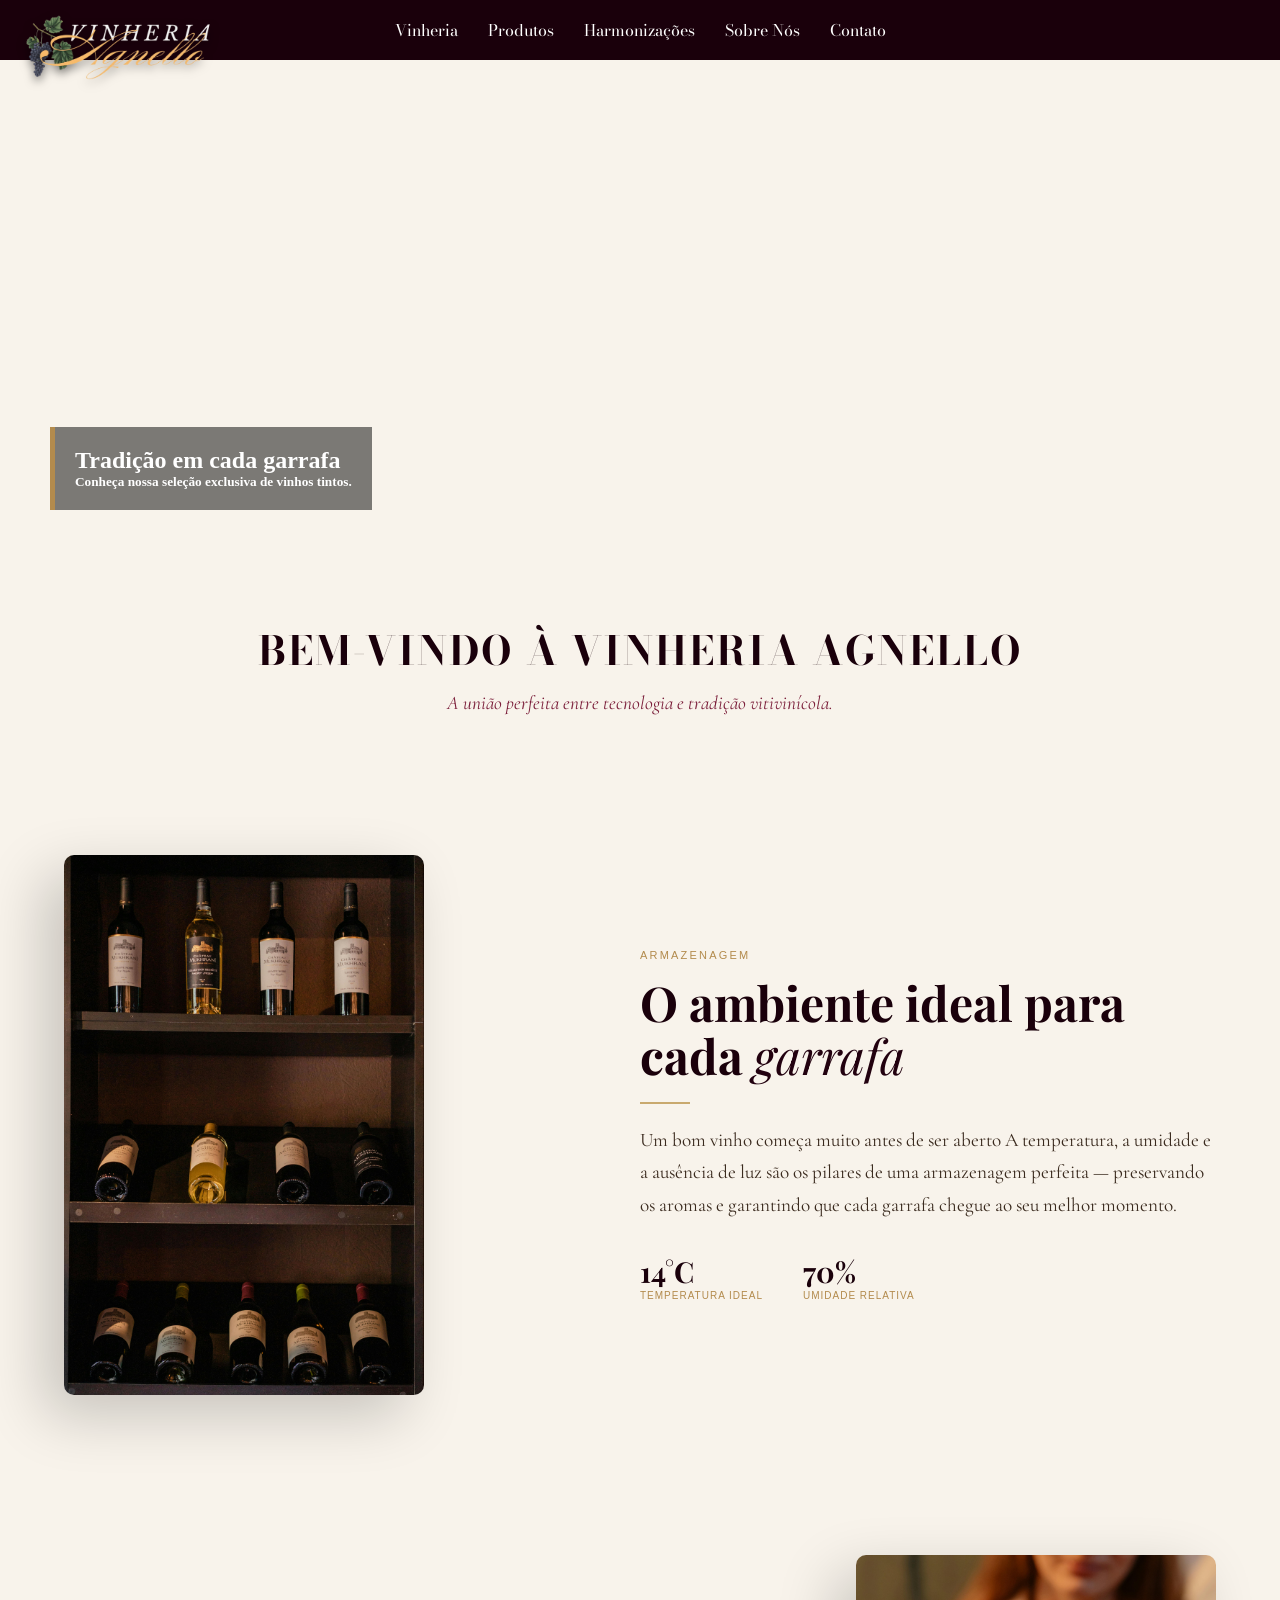
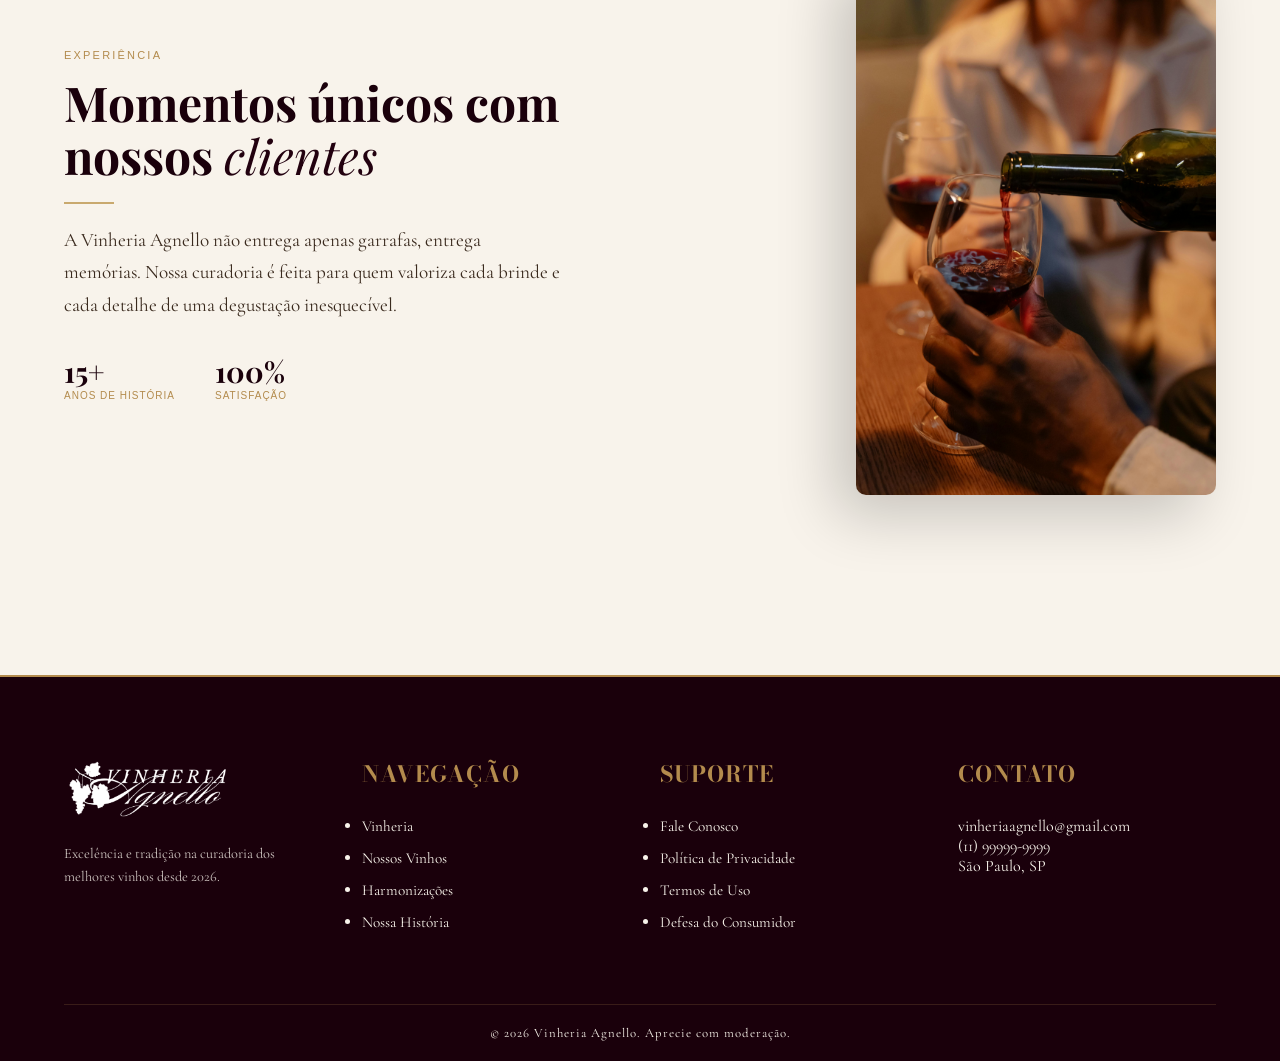
==== index.html @ 433b6c1d "tarefa:Ajustes finais na organização" ====
<!DOCTYPE html>
<html lang="pt-BR">
<head>
    <meta charset="UTF-8">
    <meta name="viewport" content="width=device-width, initial-scale=1.0">
    <meta name="description" content="A Vinheria Agnello oferece uma curadoria exclusiva de vinhos, com tradição familiar e excelência em cada garrafa.">
    <meta name="keywords" content="Vinheria Agnello, vinhos exclusivos, adega de luxo, vinhos tintos, harmonização de vinhos, tradição vitivinícola">
    <link rel="stylesheet" href="src/css/style.css">
    <link rel="icon" type="image/png" href="src/assets/imgs/5376172.png">
    
    <title>Vinheria Agnello</title>
</head>
<body>
   <header>
    <a href="index.html">
    <img src="src/assets/imgs/logoVinheria.png" alt="Logo Vinheria Agnello" class="logo-topo"> </a>
    <nav class="menu">
           <a href="index.html">Vinheria</a>
           <a href="src/pages/produtos.html">Produtos</a>
           <a href="src/pages/harmonizacao.html">Harmonizações</a>
           <a href="src/pages/sobre-nos.html">Sobre Nós</a>
           <a href="src/pages/contato.html">Contato</a>
    </nav>
</header>
 <section class="carrossel">
    <div class="slides">
        <div class="slide">
            <video autoplay muted loop playsinline class="video-slide">
                <source src="src/assets/imgs/Video Project 1.mp4" type="video/mp4">
            </video>
            <a href="src/pages/produtos.html"><div class="texto-slide">
                <h2>Tradição em cada garrafa</h2>
                <h5>Conheça nossa seleção exclusiva de vinhos tintos.</h5>
            </div></a>
        </div>
        <div class="slide">
            <video autoplay muted loop playsinline class="video-slide">
                <source src="src/assets/imgs/Video Project.mp4" type="video/mp4">
            </video>
           <a href="src/pages/harmonizacao.html"> <div class="texto-slide">
                <h2>Momentos Inesquecíveis</h2>
                <h5>A harmonização perfeita para o seu jantar.</h5>
            </div></a>
        </div>
    </div>
</section>
<section class="boas-vindas">
    <h1>Bem-vindo à Vinheria Agnello</h1>
    <p>A união perfeita entre tecnologia e tradição vitivinícola.</p>
</section>
<section class="container-armazenagem">
<div class="bloco-esquerda">
    <img src="src/assets/imgs/controle.jpg" alt="Armazenagem Controlada">
</div>
<div class="coluna-texto">
    <p class="eyebrow">Armazenagem</p>
    <h2 class="titulo">O ambiente ideal para <br> cada <em> garrafa</em></h2>
    <p class="divisor"></p>
    <p class="corpo">Um bom vinho começa muito antes de ser aberto A temperatura, a umidade e a ausência de luz são os pilares de uma armazenagem perfeita — preservando os aromas e garantindo que cada garrafa chegue ao seu melhor momento.</p>
    <div class="detalhe-stats">
            <div class="stat-item">
                <span class="numero">14°C</span>
                <span class="label">Temperatura ideal</span>
            </div>
            <div class="stat-item">
                <span class="numero">70%</span>
                <span class="label">Umidade relativa</span>
            </div>
        </div>
    </div>
</section>
</div>
    <section class="container-clientes">
    <div class="coluna-texto">
        <p class="eyebrow">Experiência</p>
        <h2 class="titulo">Momentos únicos com <br> nossos <em>clientes</em></h2>
        <div class="divisor"></div>
        <p class="corpo">
            A Vinheria Agnello não entrega apenas garrafas, entrega memórias. 
            Nossa curadoria é feita para quem valoriza cada brinde e cada detalhe 
            de uma degustação inesquecível.
        </p>
        <div class="detalhe-stats">
            <div class="stat-item">
                <span class="numero">15+</span>
                <span class="label">Anos de história</span>
            </div>
            <div class="stat-item">
                <span class="numero">100%</span>
                <span class="label">Satisfação</span>
            </div>
        </div>
    </div>

    <div class="bloco-direita">
        <img src="src/assets/imgs/clientes.jpg" alt="Nossos Clientes">
    </div>
</section>

<footer class="footer">
  <div class="footer-content">
    <div class="footer-section">
      <img src="src/assets/imgs/logoVinheria.png" alt="Logo" class="logo-footer">
      <p class="footer-text">Excelência e tradição na curadoria dos melhores vinhos desde 2026.</p>
    </div>

    <div class="footer-section">
      <h3>Navegação</h3>
      <ul>
        <li><a href="index.html">Vinheria</a></li>
        <li><a href="src/pages/produtos.html">Nossos Vinhos</a></li>
        <li><a href="src/pages/harmonizacao.html">Harmonizações</a></li>
        <li><a href="src/pages/sobre-nos.html">Nossa História</a></li>
      </ul>
    </div>

    <div class="footer-section">
      <h3>Suporte</h3>
      <ul>
        <li><a href="src/pages/contato.html">Fale Conosco</a></li>
        <li><a href="https://www.gov.br/mdh/pt-br/acesso-a-informacao/politica-de-privacidade">Política de Privacidade</a></li>
        <li><a href="#">Termos de Uso</a></li>
        <li><a href="https://www.consumidor.gov.br/">Defesa do Consumidor</a></li>
      </ul>
    </div>

    <div class="footer-section">
      <h3>Contato</h3>
      <p>vinheriaagnello@gmail.com</p>
      <p>(11) 99999-9999</p>
      <p>São Paulo, SP</p>
    </div>
  </div>

  <div class="footer-bottom">
    <p>&copy; 2026 Vinheria Agnello. Aprecie com moderação.</p>
  </div>
</footer>

</body>
</html>
---- src/css/style.css ----
/* --- CONFIGURAÇÕES GERAIS --- */
@import url('https://fonts.googleapis.com/css2?family=Bodoni+Moda:ital,opsz,wght@0,6..96,400..900;1,6..96,400..900&family=Mea+Culpa&family=Playfair+Display:ital,wght@0,700;1,400&family=Cormorant+Garamond:wght@300;400&display=swap');

*{
    margin: 0;
    padding: 0;
}

body {
    background-color: #f8f3eb;
}

.menu {
    display: flex;
    gap: 30px;
    justify-content: center;
    align-items: center;
    padding: 18px;
    background-color: #1a000b;
}

.menu a {
    color: #ffffff;
    text-decoration: none;
    font-family: 'Bodoni Moda', serif;
}

.menu a:hover {
    color: #b38b4d;
    transition: 0.3s;
}

.logo-topo {
    height: 70px;
    position: absolute;
    left: 20px;
    top: 10px;
    filter: drop-shadow(0px 4px 5px rgba(0,0,0,0.5));
    z-index: 100;
}


.carrossel {
    width: 100%;
    height: 500px;
    overflow: hidden;
    position: relative;
}


.slides {
    display: flex;
    width: 200%;
    height: 100%;
    animation: carrossel-animado 10s infinite;
}

.slide {
    width: 100%;
    position: relative;
}

.video-slide {
    width: 100%;
    height: 100%;
    object-fit: cover;
}

.texto-slide {
    position: absolute;
    bottom: 50px;
    left: 50px;
    color: white;
    background-color: rgba(0, 0, 0, 0.5);
    padding: 20px;
    border-left: 5px solid #b38b4d;
}

@keyframes carrossel-animado {
    0%, 45% { transform: translateX(0); }
    50%, 95% { transform: translateX(-50%); }
    100% { transform: translateX(0); }
}

.boas-vindas {
    text-align: center;
    padding: 60px 20px;
    background-color: #f8f3eb;
}

.boas-vindas h1 {
    font-family: 'Bodoni Moda', serif; 
    font-size: 2.5rem;
    color: #1a000b;
    margin-bottom: 10px;
    text-transform: uppercase;
    letter-spacing: 2px;
    text-shadow: #7B1E3A;
}

.boas-vindas p {
    font-family: 'Cormorant Garamond', serif;
    font-style: italic;
    font-size: 1.2rem;
    color: #7B1E3A;
}

.container-armazenagem {
    display: flex;
    align-items: center;
    justify-content: center;
    padding: 80px 5%;
    max-width: 1300px;
    margin: 0 auto;
}

.bloco-esquerda {
    flex: 1; 
    display: flex;
}

.bloco-esquerda img {
    width: 100%;
    max-width: 360px; 
    height: auto;
    border-radius: 10px;
    display: block;
    margin-right: 180px;
    box-shadow: -20px 20px 60px rgba(0,0,0,0.2); 
}

.coluna-texto {
    flex: 1;
    text-align: left; 
}


.eyebrow { 
    font-size: 11px; 
    letter-spacing: 0.2em; 
    text-transform: uppercase; 
    color: #b38b4d; 
    font-family: sans-serif; 
    margin-bottom: 15px; }

.titulo {
    font-family: 'Playfair Display', serif;
    font-size: 3rem;
    color: #1a000b;
    line-height: 1.1;
    margin-bottom: 15px;
}

.titulo em {
     font-style: italic; 
     color: #22010f; 
     font-weight: 400; }

.divisor {
    width: 50px;
    height: 2px;
    background: #C9A96E;
    margin: 20px 0;
}

.corpo {
    font-family: 'Cormorant Garamond', serif;
    font-size: 1.2rem;
    color: #3a2a1e;
    line-height: 1.7;
    margin-bottom: 30px;
}

.detalhe-stats { 
    display: flex;
    gap: 40px;
 }

.stat-item { 
    display: flex;
    flex-direction: column;
 }

.numero {
    font-family: 'Playfair Display', serif;
    font-size: 1.8rem; 
    font-weight: 700; 
    color: #1a000b;
 }

.label { 
    font-size: 10px;
    text-transform: uppercase;
    letter-spacing: 0.1em; 
    color: #b38b4d; 
    font-family: sans-serif; 
}

.container-clientes {
    display: flex;
    align-items: center;
    justify-content: space-between;
    padding: 80px 5%;
    gap: 60px;
    max-width: 1300px;
    margin: 0 auto;
}

.bloco-direita {
    flex: 1.2;
    display: flex;
    justify-content: flex-end; 
}

.bloco-direita img {
    width: 100%;
    max-width: 360px; 
    height: auto;
    border-radius: 10px;
    box-shadow: -20px 20px 60px rgba(0,0,0,0.2); 
}
.footer {
    background-color: #1a000b;
    color: #f8f3eb;
    padding: 80px 5% 20px; /* Mais espaço no topo */
    border-top: 2px solid #b38b4d;
    font-family: 'Cormorant Garamond', serif;
    margin-top: 100px;
}

.footer-content {
    display: grid;
    grid-template-columns: repeat(auto-fit, minmax(200px, 1fr));
    gap: 40px;
    max-width: 1200px;
    margin: 0 auto;
}

.logo-footer {
    height: 60px;
    margin-bottom: 20px;
    filter: brightness(0) invert(1); 
}

.footer-section h3 {
    font-family: 'Bodoni Moda', serif;
    color: #b38b4d;
    margin-bottom: 25px;
    font-size: 1.4rem;
    text-transform: uppercase;
    letter-spacing: 1px;
}

.footer-section ul {
    padding: 0;
}

.footer-section li {
    margin-bottom: 12px;
}

.footer-section a {
    color: #f8f3eb;
    text-decoration: none;
    transition: 0.3s;
    font-size: 0.95rem;
}

.footer-section a:hover {
    color: #b38b4d;
    padding-left: 5px; 
}

.footer-text {
    line-height: 1.6;
    font-size: 0.9rem;
    opacity: 0.8;
}

.footer-bottom {
    margin-top: 60px;
    padding-top: 20px;
    border-top: 1px solid rgba(179, 139, 77, 0.2);
    text-align: center;
    font-size: 0.8rem;
    letter-spacing: 1px;
}
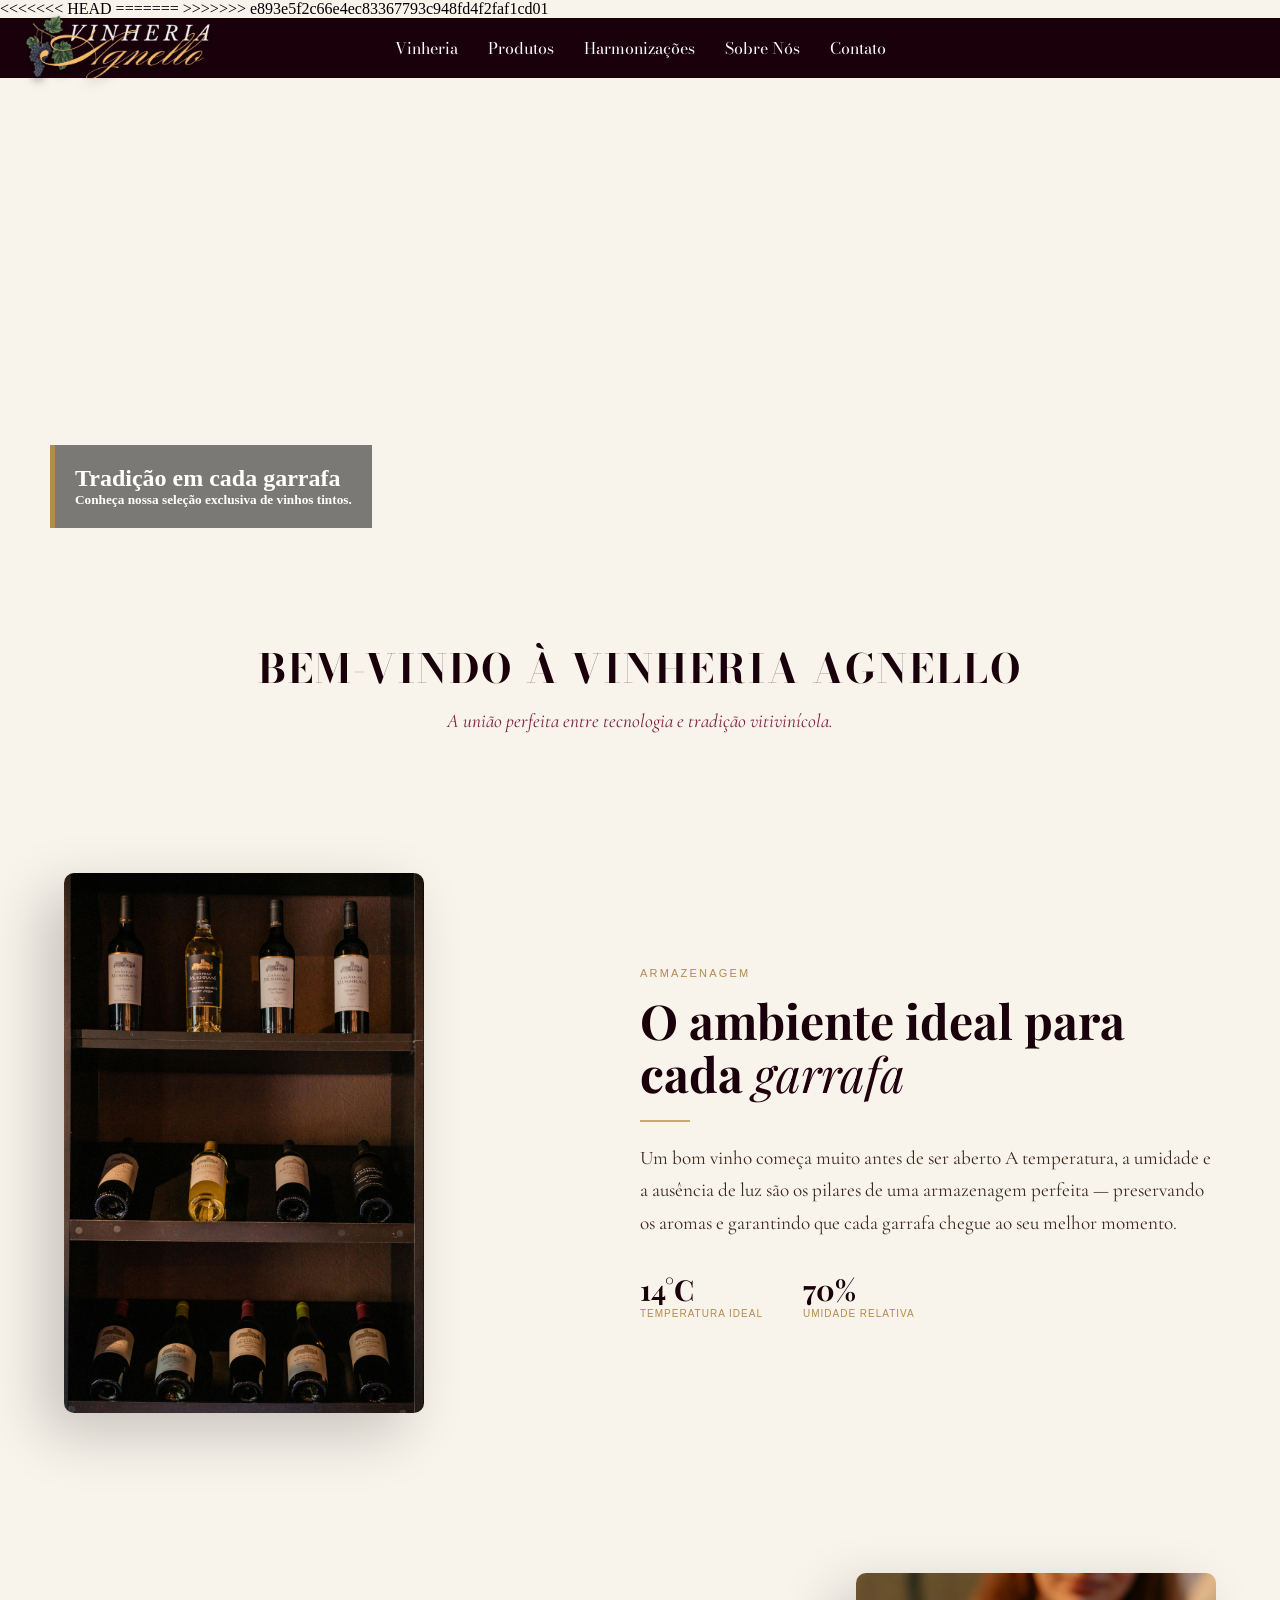
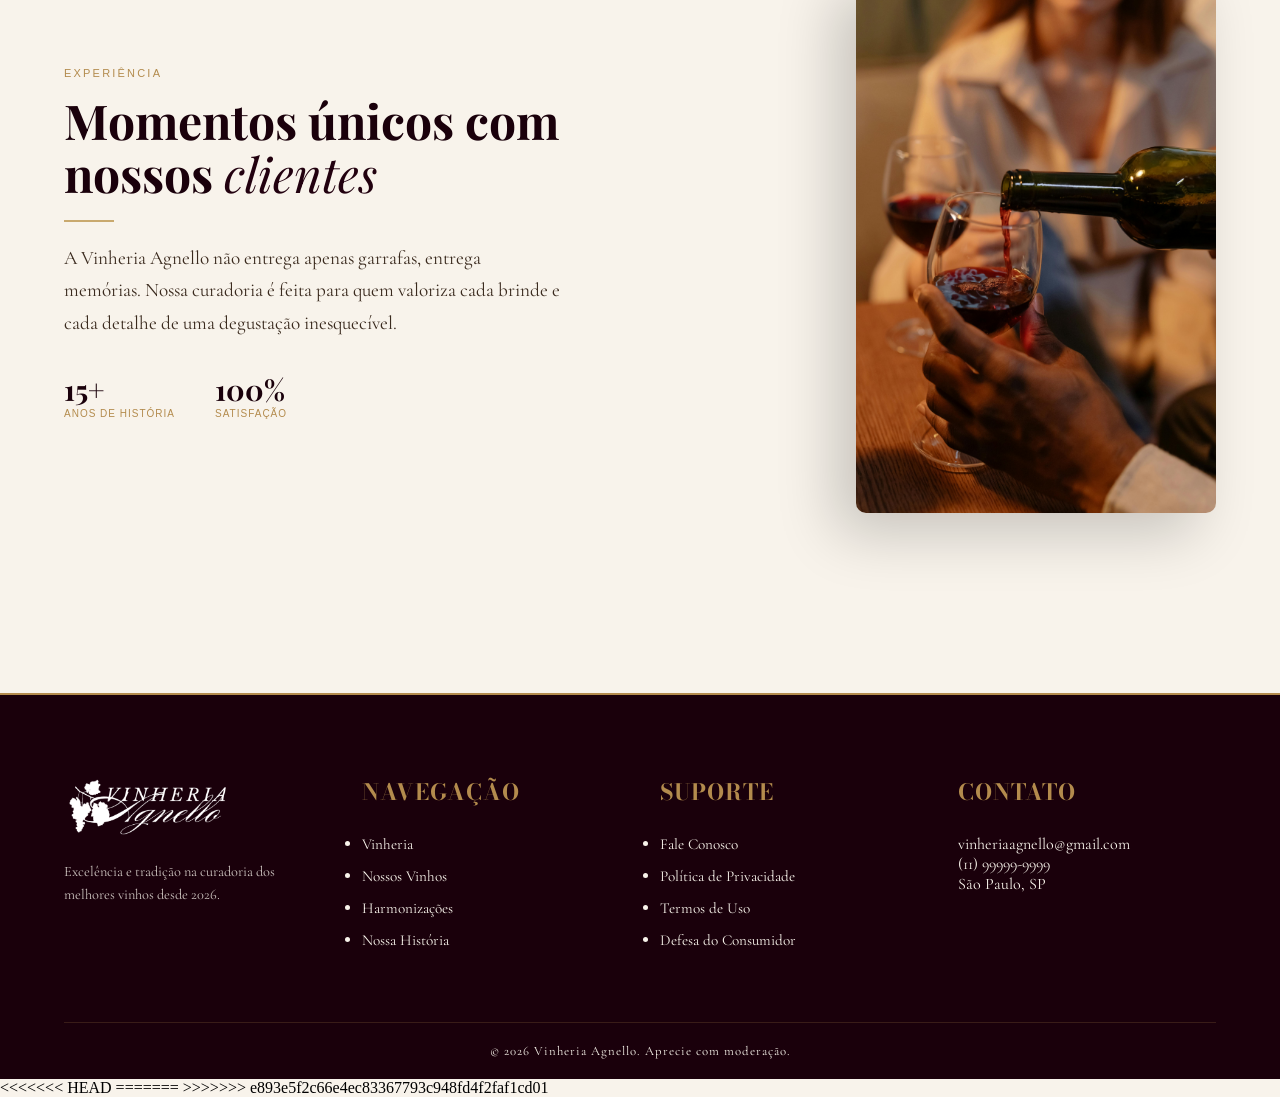
==== commit 83851699: "commit fantasma" ====
--- a/index.html
+++ b/index.html
@@ -9,6 +9,19 @@
     <link rel="icon" type="image/png" href="src/assets/imgs/5376172.png">
     
     <title>Vinheria Agnello</title>
+<<<<<<< HEAD
+    <script>
+        var nome = prompt("Seja bem-vindo(a)! Para uma experiência personalizada em nosso site, realizamos um breve cadastro. Por favor insira o seu nome: ");
+    </script>
+=======
+
+<!-- Colocar os comandos JS aqui -->
+
+    <script>
+        var nome = prompt("Seja bem-vindo(a)! Para uma experiência personalizada em nosso site, realizamos um breve cadastro. Por favor insira o seu nome: ");
+    </script>
+    
+>>>>>>> e893e5f2c66e4ec83367793c948fd4f2faf1cd01
 </head>
 <body>
    <header>
@@ -137,5 +150,10 @@
   </div>
 </footer>
 
+<<<<<<< HEAD
+<script src="src/js/script.js"></script>
+=======
+<script src="src/js/script.js"></script> <!-- Posição do link com JS -->
+>>>>>>> e893e5f2c66e4ec83367793c948fd4f2faf1cd01
 </body>
 </html>
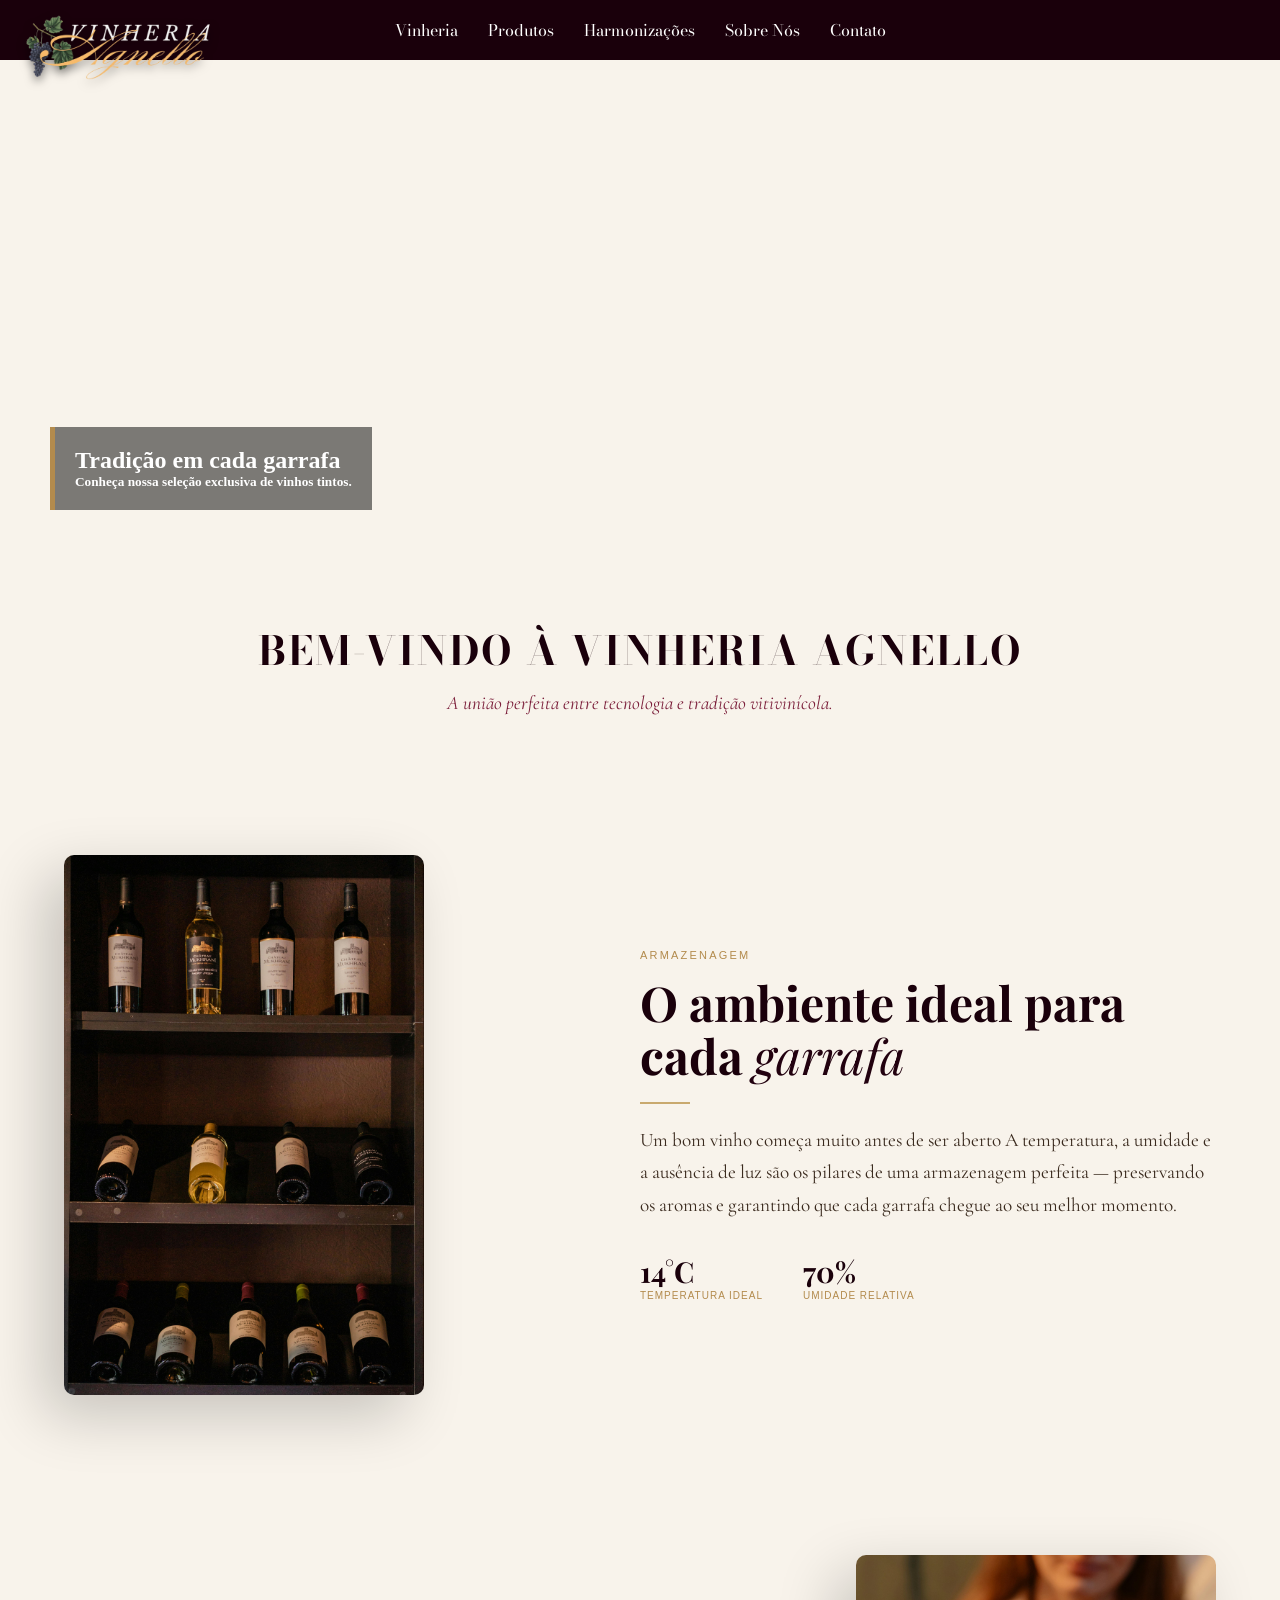
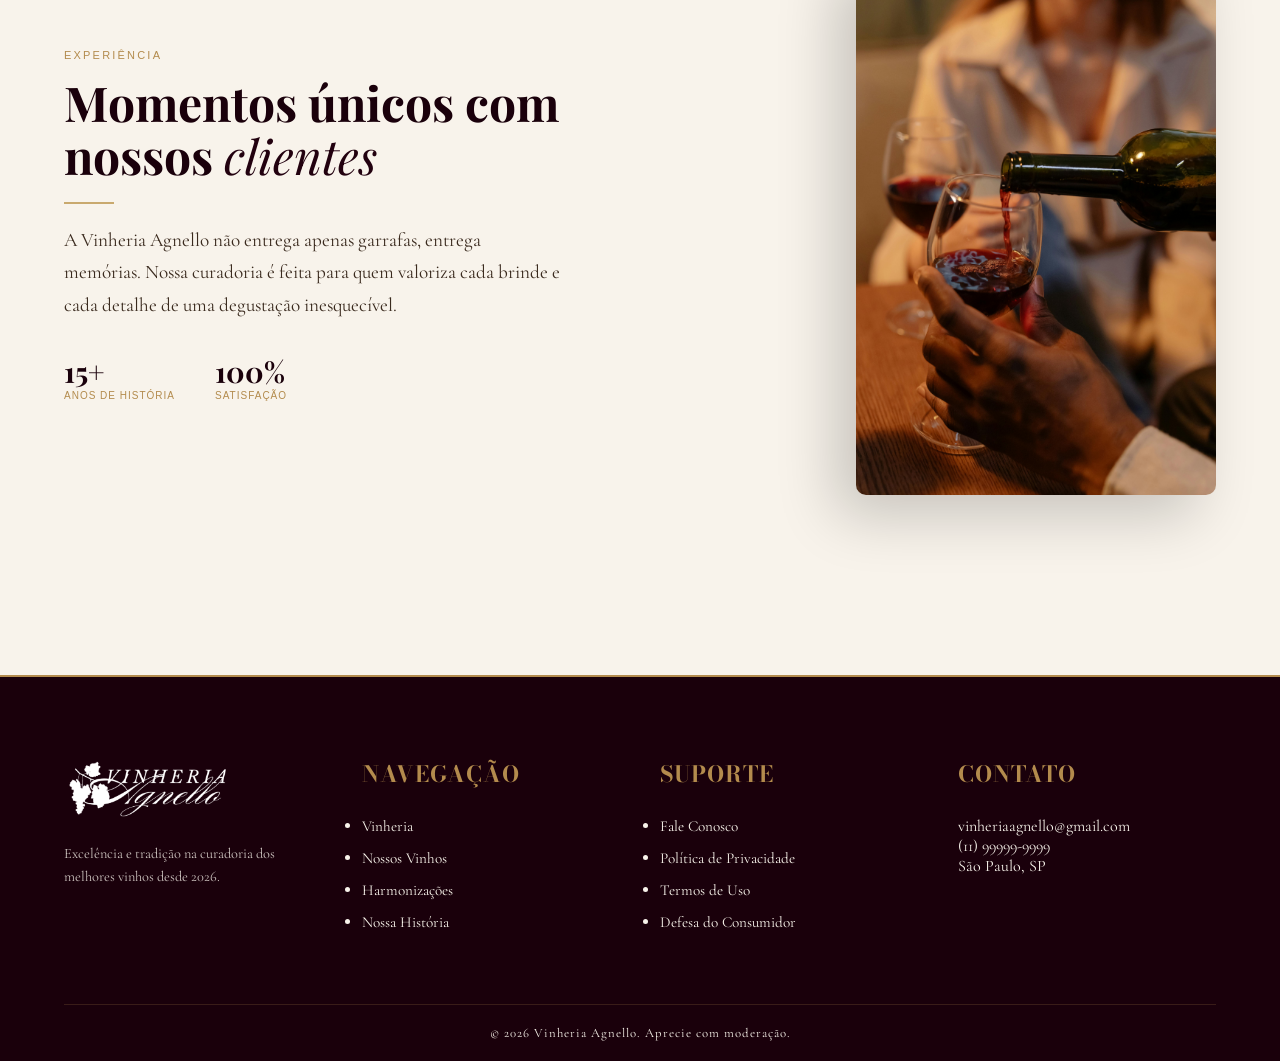
==== commit 4eb8f671: "feat: Implementação das quantidades de vinhos no estoque dos tintos e das safras para serem mostrada" ====
--- a/index.html
+++ b/index.html
@@ -9,19 +9,6 @@
     <link rel="icon" type="image/png" href="src/assets/imgs/5376172.png">
     
     <title>Vinheria Agnello</title>
-<<<<<<< HEAD
-    <script>
-        var nome = prompt("Seja bem-vindo(a)! Para uma experiência personalizada em nosso site, realizamos um breve cadastro. Por favor insira o seu nome: ");
-    </script>
-=======
-
-<!-- Colocar os comandos JS aqui -->
-
-    <script>
-        var nome = prompt("Seja bem-vindo(a)! Para uma experiência personalizada em nosso site, realizamos um breve cadastro. Por favor insira o seu nome: ");
-    </script>
-    
->>>>>>> e893e5f2c66e4ec83367793c948fd4f2faf1cd01
 </head>
 <body>
    <header>
@@ -150,10 +137,7 @@
   </div>
 </footer>
 
-<<<<<<< HEAD
-<script src="src/js/script.js"></script>
-=======
 <script src="src/js/script.js"></script> <!-- Posição do link com JS -->
->>>>>>> e893e5f2c66e4ec83367793c948fd4f2faf1cd01
+
 </body>
 </html>
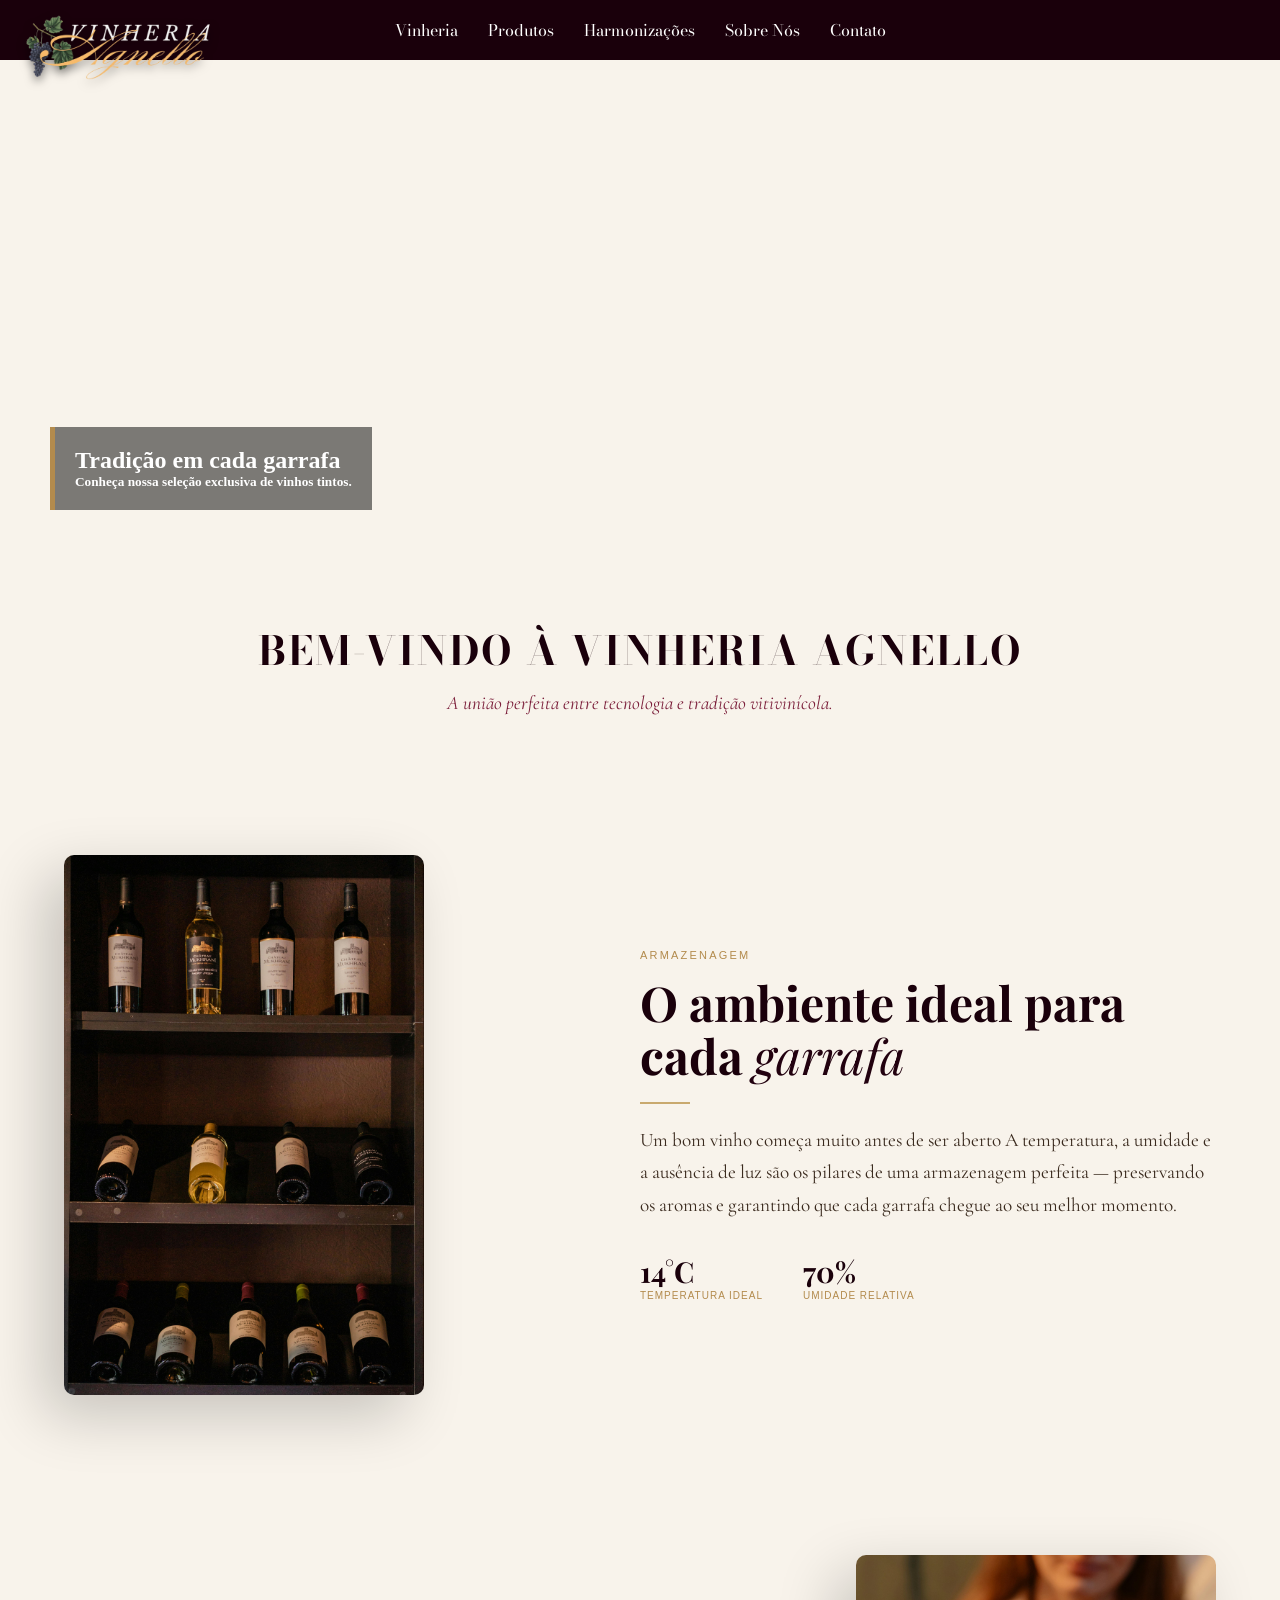
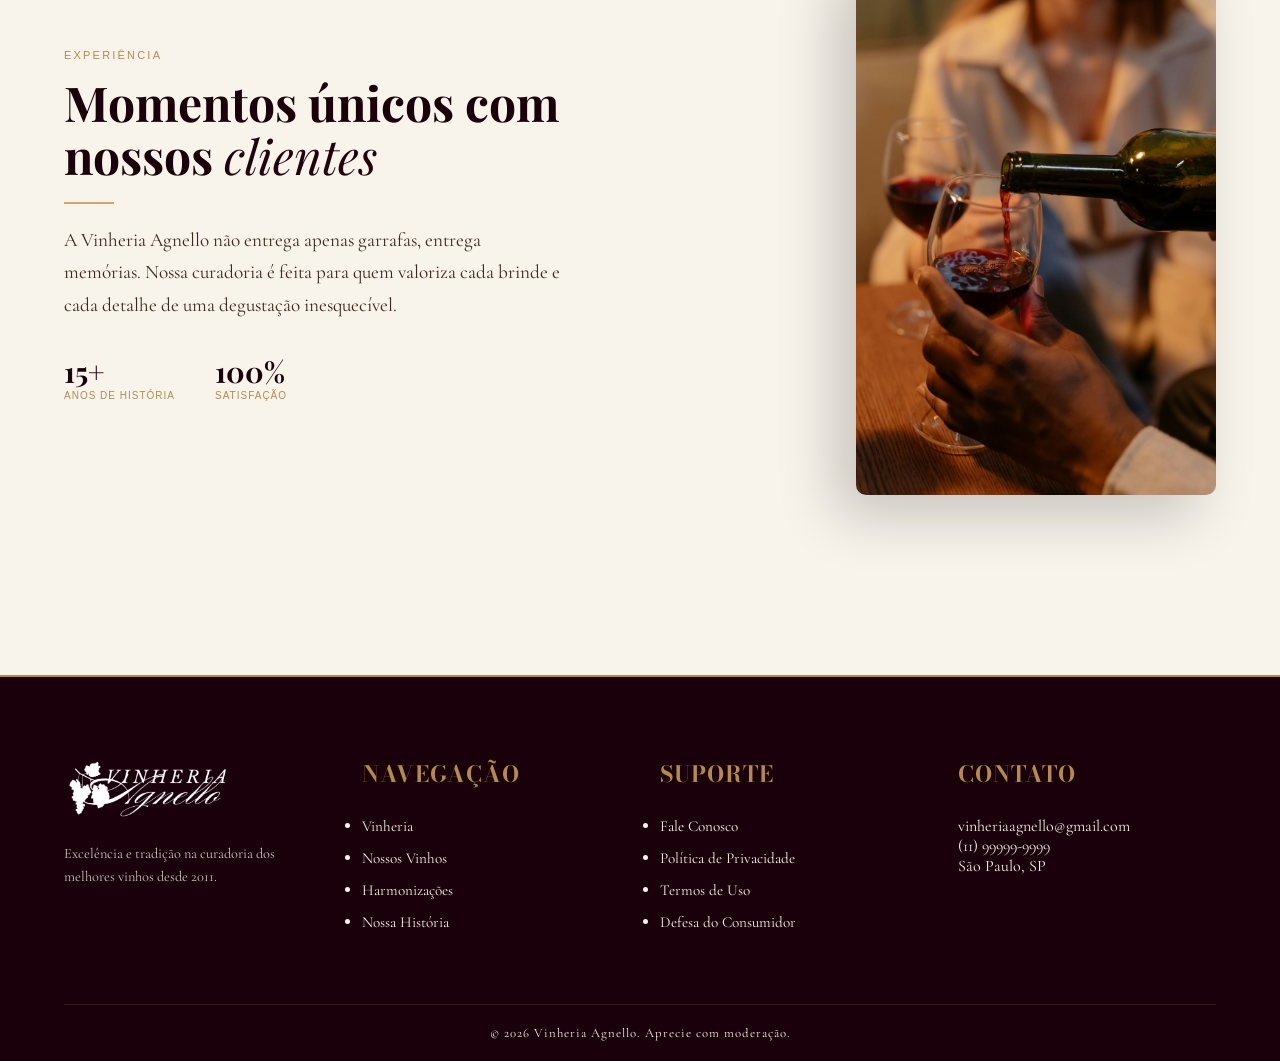
==== commit c540537f: "refactor: simplifica lógica de busca de vinhos e trata acentuação" ====
--- a/index.html
+++ b/index.html
@@ -101,7 +101,7 @@
   <div class="footer-content">
     <div class="footer-section">
       <img src="src/assets/imgs/logoVinheria.png" alt="Logo" class="logo-footer">
-      <p class="footer-text">Excelência e tradição na curadoria dos melhores vinhos desde 2026.</p>
+      <p class="footer-text">Excelência e tradição na curadoria dos melhores vinhos desde 2011.</p>
     </div>
 
     <div class="footer-section">
--- a/src/css/style.css
+++ b/src/css/style.css
@@ -1,4 +1,3 @@
-/* --- CONFIGURAÇÕES GERAIS --- */
 @import url('https://fonts.googleapis.com/css2?family=Bodoni+Moda:ital,opsz,wght@0,6..96,400..900;1,6..96,400..900&family=Mea+Culpa&family=Playfair+Display:ital,wght@0,700;1,400&family=Cormorant+Garamond:wght@300;400&display=swap');
 
 *{
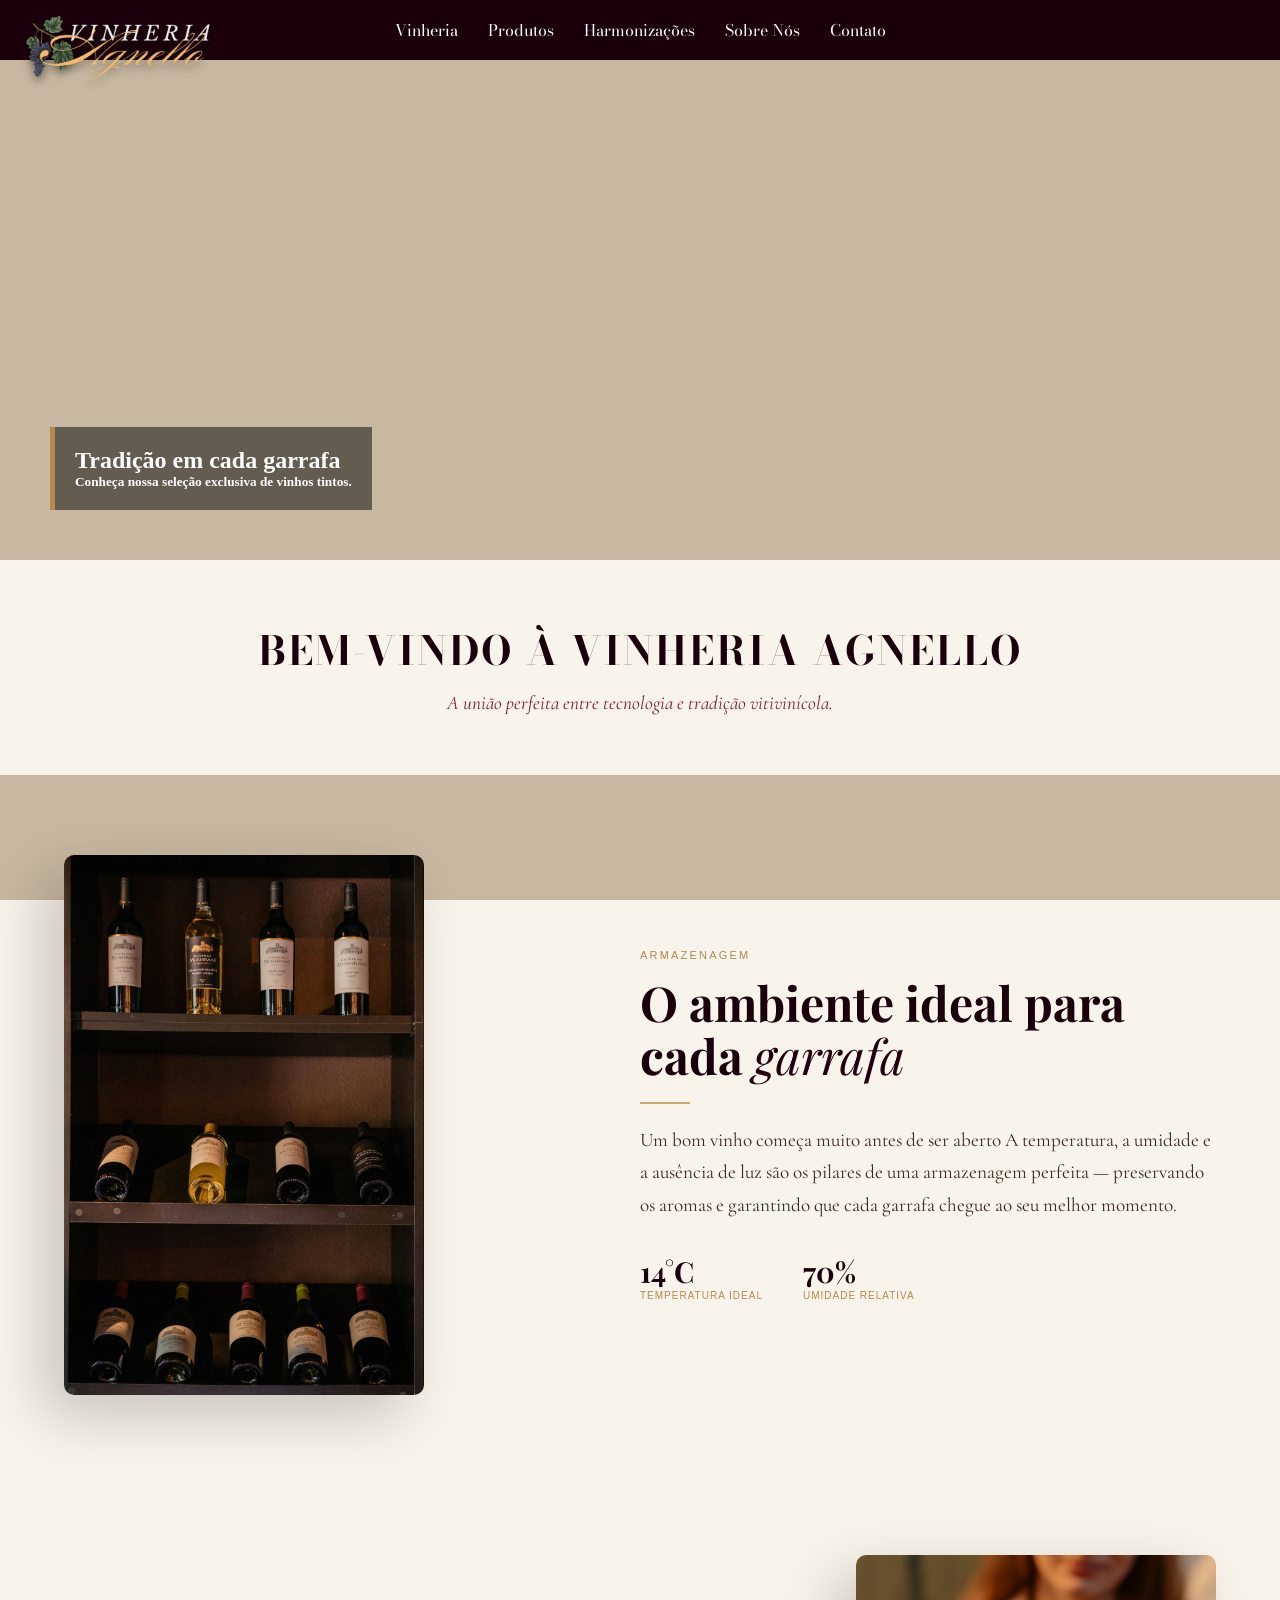
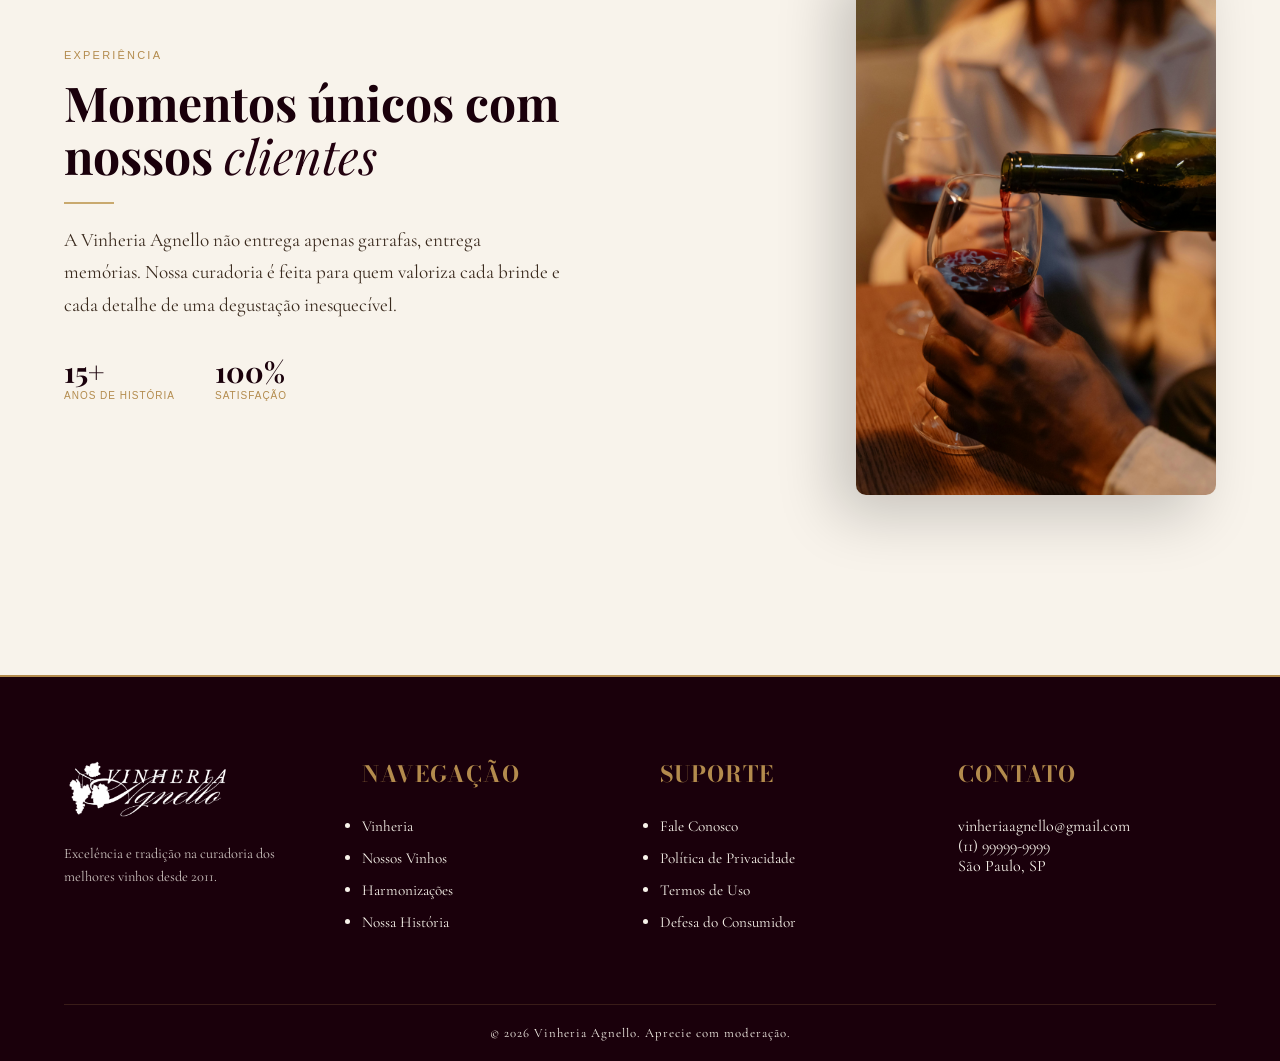
==== commit 6aa79612: "feat: criação da página de efeitos, organização e transferência de efeitos já existentes" ====
--- a/index.html
+++ b/index.html
@@ -6,6 +6,7 @@
     <meta name="description" content="A Vinheria Agnello oferece uma curadoria exclusiva de vinhos, com tradição familiar e excelência em cada garrafa.">
     <meta name="keywords" content="Vinheria Agnello, vinhos exclusivos, adega de luxo, vinhos tintos, harmonização de vinhos, tradição vitivinícola">
     <link rel="stylesheet" href="src/css/style.css">
+    <link rel="stylesheet" href="src/css/efeitos.css">
     <link rel="icon" type="image/png" href="src/assets/imgs/5376172.png">
     
     <title>Vinheria Agnello</title>
--- a/src/css/style.css
+++ b/src/css/style.css
@@ -22,11 +22,6 @@
     color: #ffffff;
     text-decoration: none;
     font-family: 'Bodoni Moda', serif;
-}
-
-.menu a:hover {
-    color: #b38b4d;
-    transition: 0.3s;
 }
 
 .logo-topo {
@@ -75,11 +70,6 @@
     border-left: 5px solid #b38b4d;
 }
 
-@keyframes carrossel-animado {
-    0%, 45% { transform: translateX(0); }
-    50%, 95% { transform: translateX(-50%); }
-    100% { transform: translateX(0); }
-}
 
 .boas-vindas {
     text-align: center;
@@ -265,11 +255,6 @@
     font-size: 0.95rem;
 }
 
-.footer-section a:hover {
-    color: #b38b4d;
-    padding-left: 5px; 
-}
-
 .footer-text {
     line-height: 1.6;
     font-size: 0.9rem;
--- a/src/css/efeitos.css
+++ b/src/css/efeitos.css
@@ -0,0 +1,113 @@
+/* [ Efeitos index (homepage) ] ========================================================== */
+
+/* ---------- Pseudo-classes: ---------------------------------------------------------- */
+.menu a:hover {
+    color: #b38b4d;
+    transition: 0.3s;
+}
+
+.footer-section a:hover {
+    color: #b38b4d;
+    padding-left: 5px; 
+}
+
+/* ---------- Animações: ------------------------------------------------------------- */
+@keyframes carrossel-animado {
+    0%, 45% { transform: translateX(0); }
+    50%, 95% { transform: translateX(-50%); }
+    100% { transform: translateX(0); }
+}
+
+/* [ Efeitos página Contato ] =============================================================*/
+
+/* ---------- Pseudo-elementos: -------------------------------------------------------- */
+body::before {
+  content: "";
+  position: absolute;
+  top: 0; left: 0; right: 0; bottom: 0;
+  background-color: rgba(196, 178, 154, 0.9);
+  z-index: -1;
+  position: fixed;
+
+}
+
+/* ---------- Pseudo-classes: ---------------------------------------------------------- */
+fieldset button:hover {
+    box-shadow: 0 6px 6px rgba(0,0,0,0.3);
+    color: #ffca7b;
+}
+
+fieldset textarea:hover {
+    box-shadow: 0 6px 6px rgba(0,0,0,0.3);
+}
+
+fieldset input:hover {
+    box-shadow: 0 6px 6px rgba(0,0,0,0.3);
+}
+
+.menu a:hover {
+    color: #b38b4d;
+    transition: 0.3s;
+}
+
+.footer-section a:hover {
+    color: #b38b4d;
+    padding-left: 5px; 
+}
+
+fieldset input:focus, 
+fieldset textarea:focus {
+    outline: none; 
+    border-color:  #C9A96E ; 
+
+}
+/* [Efeitos página de Harmonização ] ===================================================== */
+
+/* ---------- Pseudo-classes: ---------------------------------------------------------- */
+.menu a:hover {
+    color: #b38b4d;
+    transition: 0.3s;
+}
+
+.footer-section a:hover {
+    color: #b38b4d;
+    padding-left: 5px; 
+}
+
+
+/* [ Efeitos página de Produtos ] ======================================================== */
+
+/* ---------- Pseudo-classes: ---------------------------------------------------------- */
+.menu a:hover{
+    color:#d4af37;
+    transition: 0.3s;
+}
+
+.produto:hover {
+    box-shadow: 0 10px 16px rgba(0,0,0,0.6);
+    
+}
+
+.produto button:hover {
+    box-shadow: 0 8px 8px rgba(0,0,0,0.3);
+    color: #ffca7b;
+    
+}
+
+.footer-section a:hover {
+    color: #b38b4d;
+    padding-left: 5px; 
+}
+
+/* [ Efeitos página Sobre Nós ] ========================================================*/
+
+/* ---------- Pseudo-classes: ---------------------------------------------------------- */
+.menu a:hover{
+    color:#d4af37;
+    transition: 0.3s;
+}
+
+.footer-section a:hover {
+    color: #b38b4d;
+    padding-left: 5px; 
+}
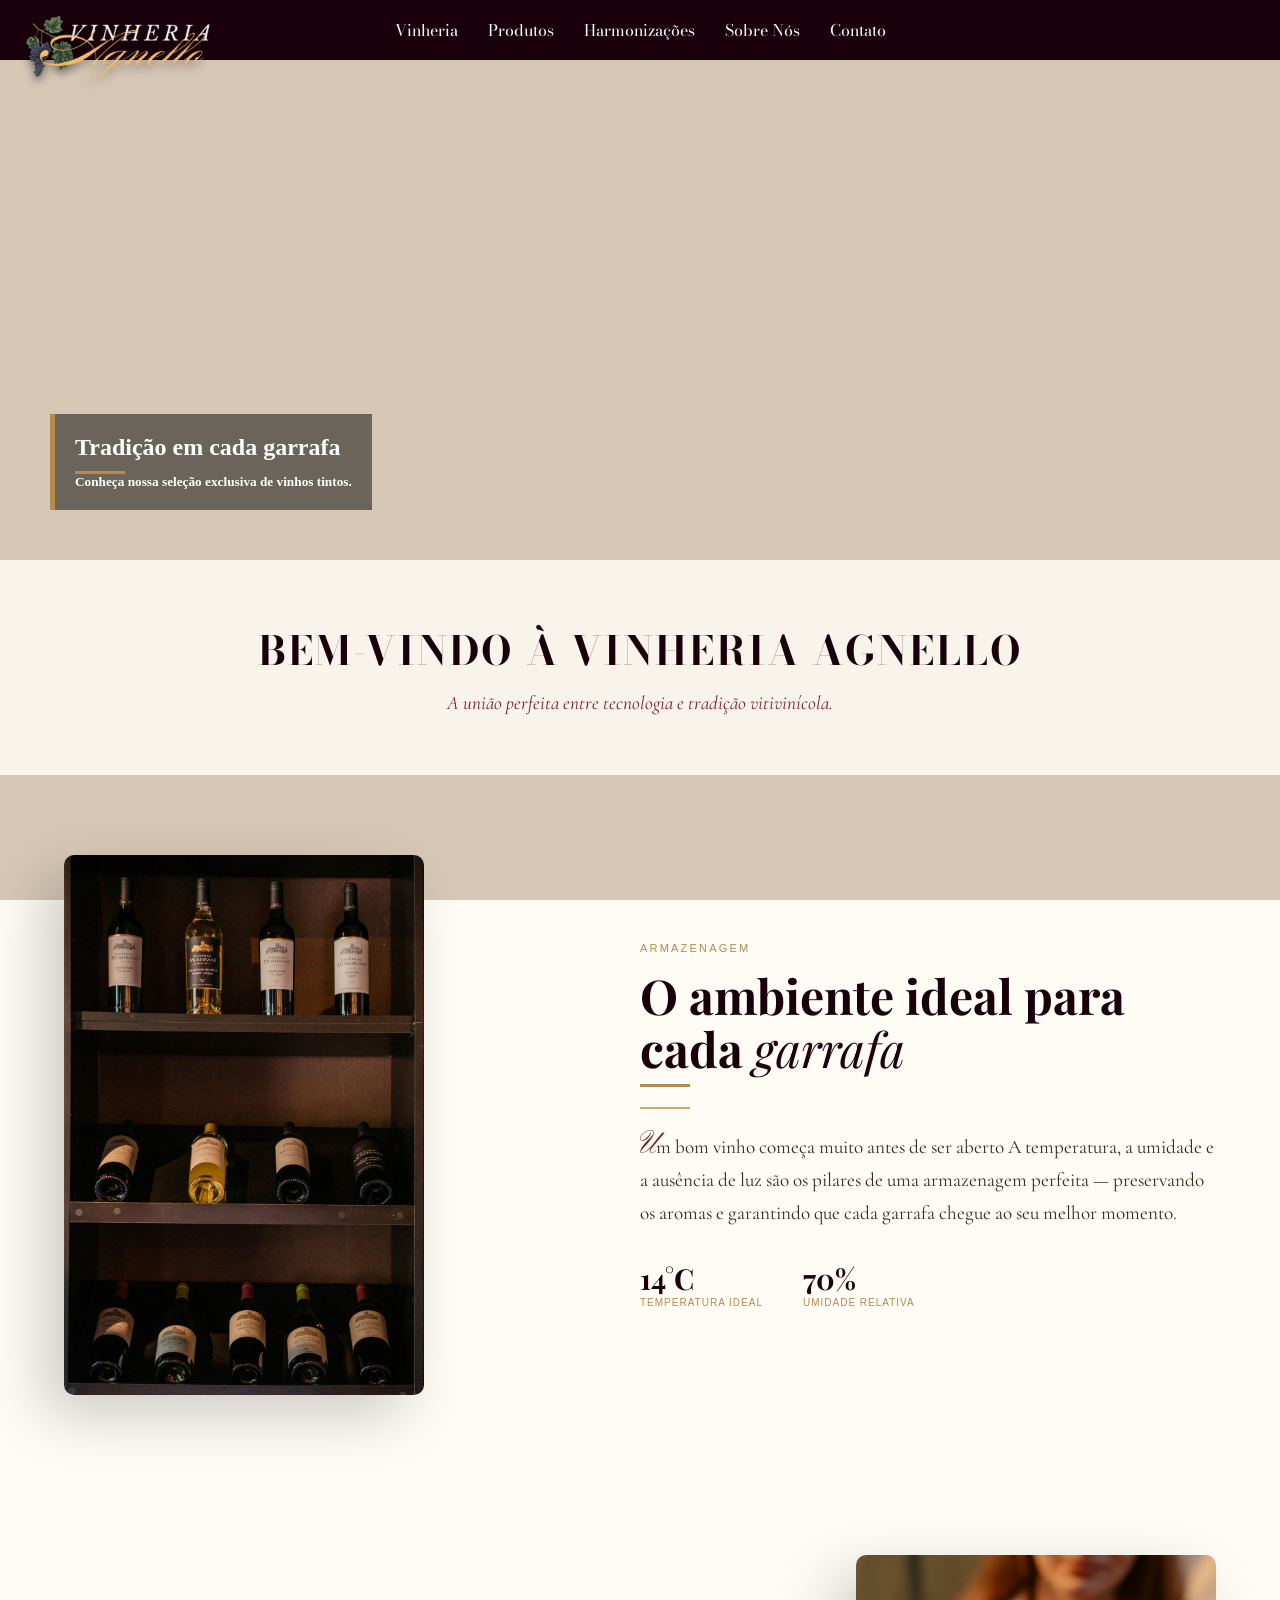
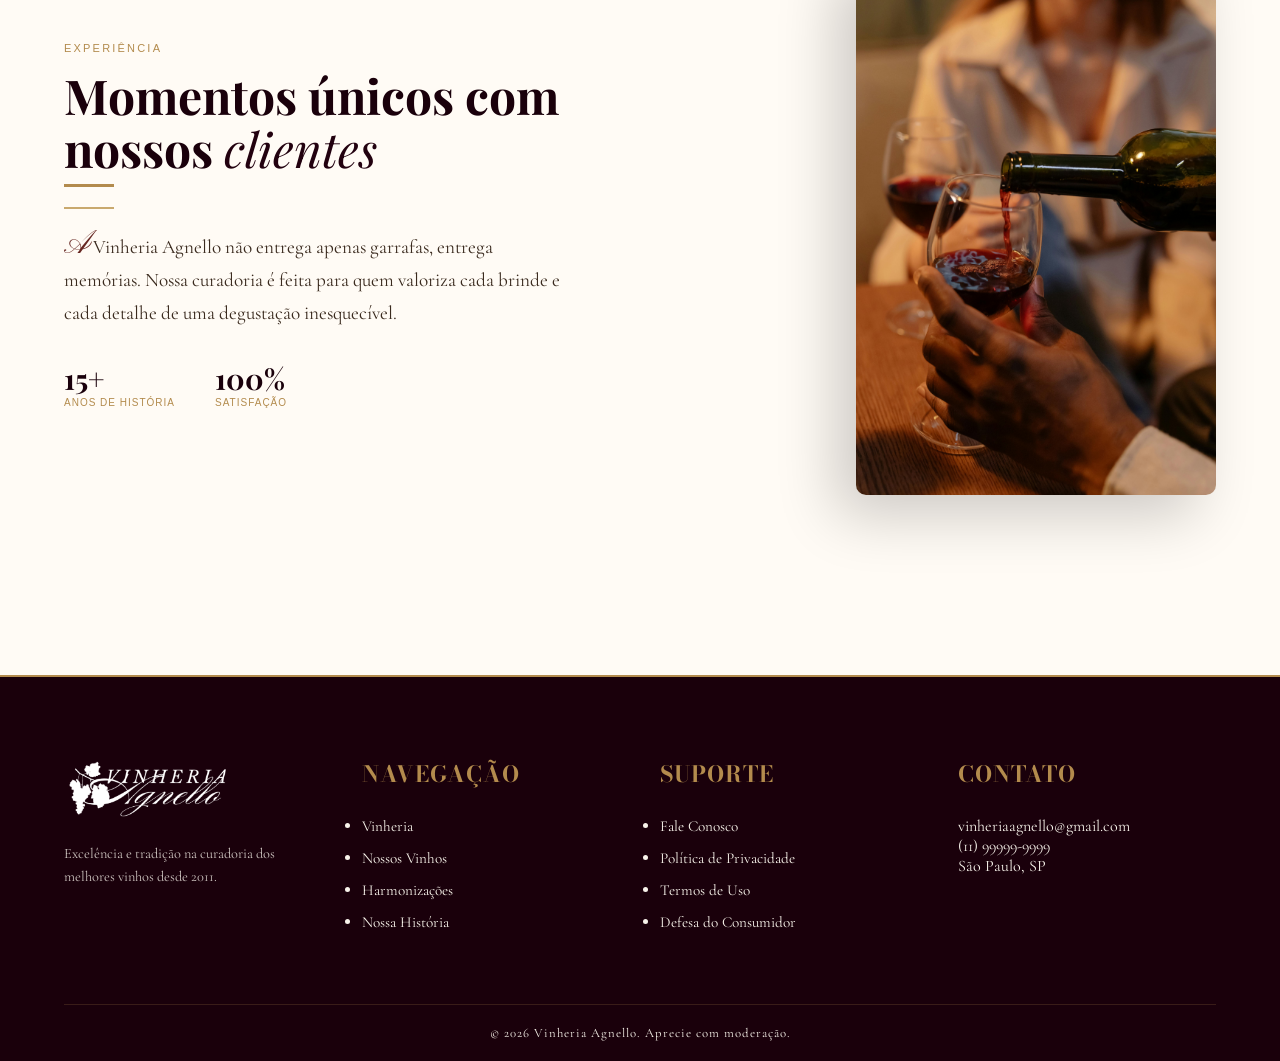
==== commit 0177facb: "refactor: centraliza efeitos visuais e padroniza identidade visual do projeto" ====
--- a/index.html
+++ b/index.html
@@ -6,7 +6,6 @@
     <meta name="description" content="A Vinheria Agnello oferece uma curadoria exclusiva de vinhos, com tradição familiar e excelência em cada garrafa.">
     <meta name="keywords" content="Vinheria Agnello, vinhos exclusivos, adega de luxo, vinhos tintos, harmonização de vinhos, tradição vitivinícola">
     <link rel="stylesheet" href="src/css/style.css">
-    <link rel="stylesheet" href="src/css/efeitos.css">
     <link rel="icon" type="image/png" href="src/assets/imgs/5376172.png">
     
     <title>Vinheria Agnello</title>
--- a/src/css/style.css
+++ b/src/css/style.css
@@ -1,12 +1,12 @@
 @import url('https://fonts.googleapis.com/css2?family=Bodoni+Moda:ital,opsz,wght@0,6..96,400..900;1,6..96,400..900&family=Mea+Culpa&family=Playfair+Display:ital,wght@0,700;1,400&family=Cormorant+Garamond:wght@300;400&display=swap');
-
+@import url('efeitos.css');
 *{
     margin: 0;
     padding: 0;
 }
 
 body {
-    background-color: #f8f3eb;
+    background-color: #fffbf5;
 }
 
 .menu {
